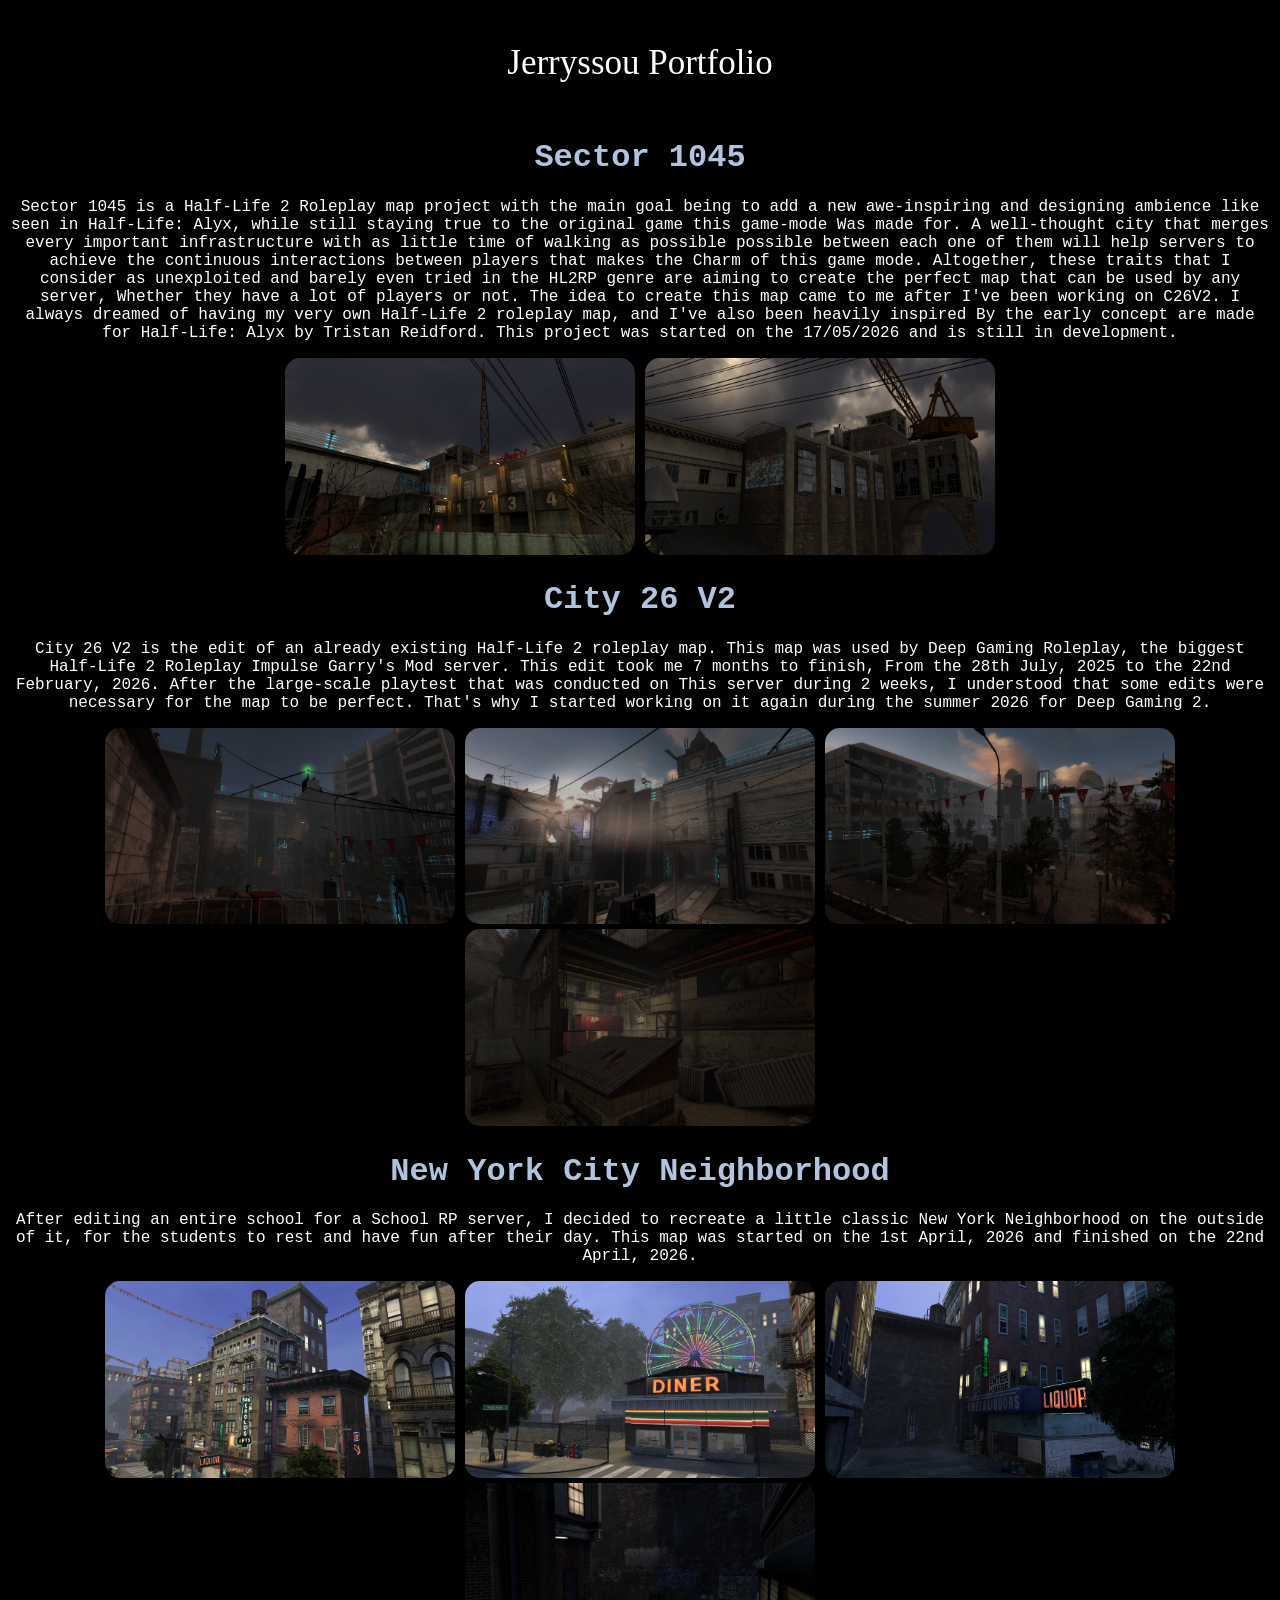
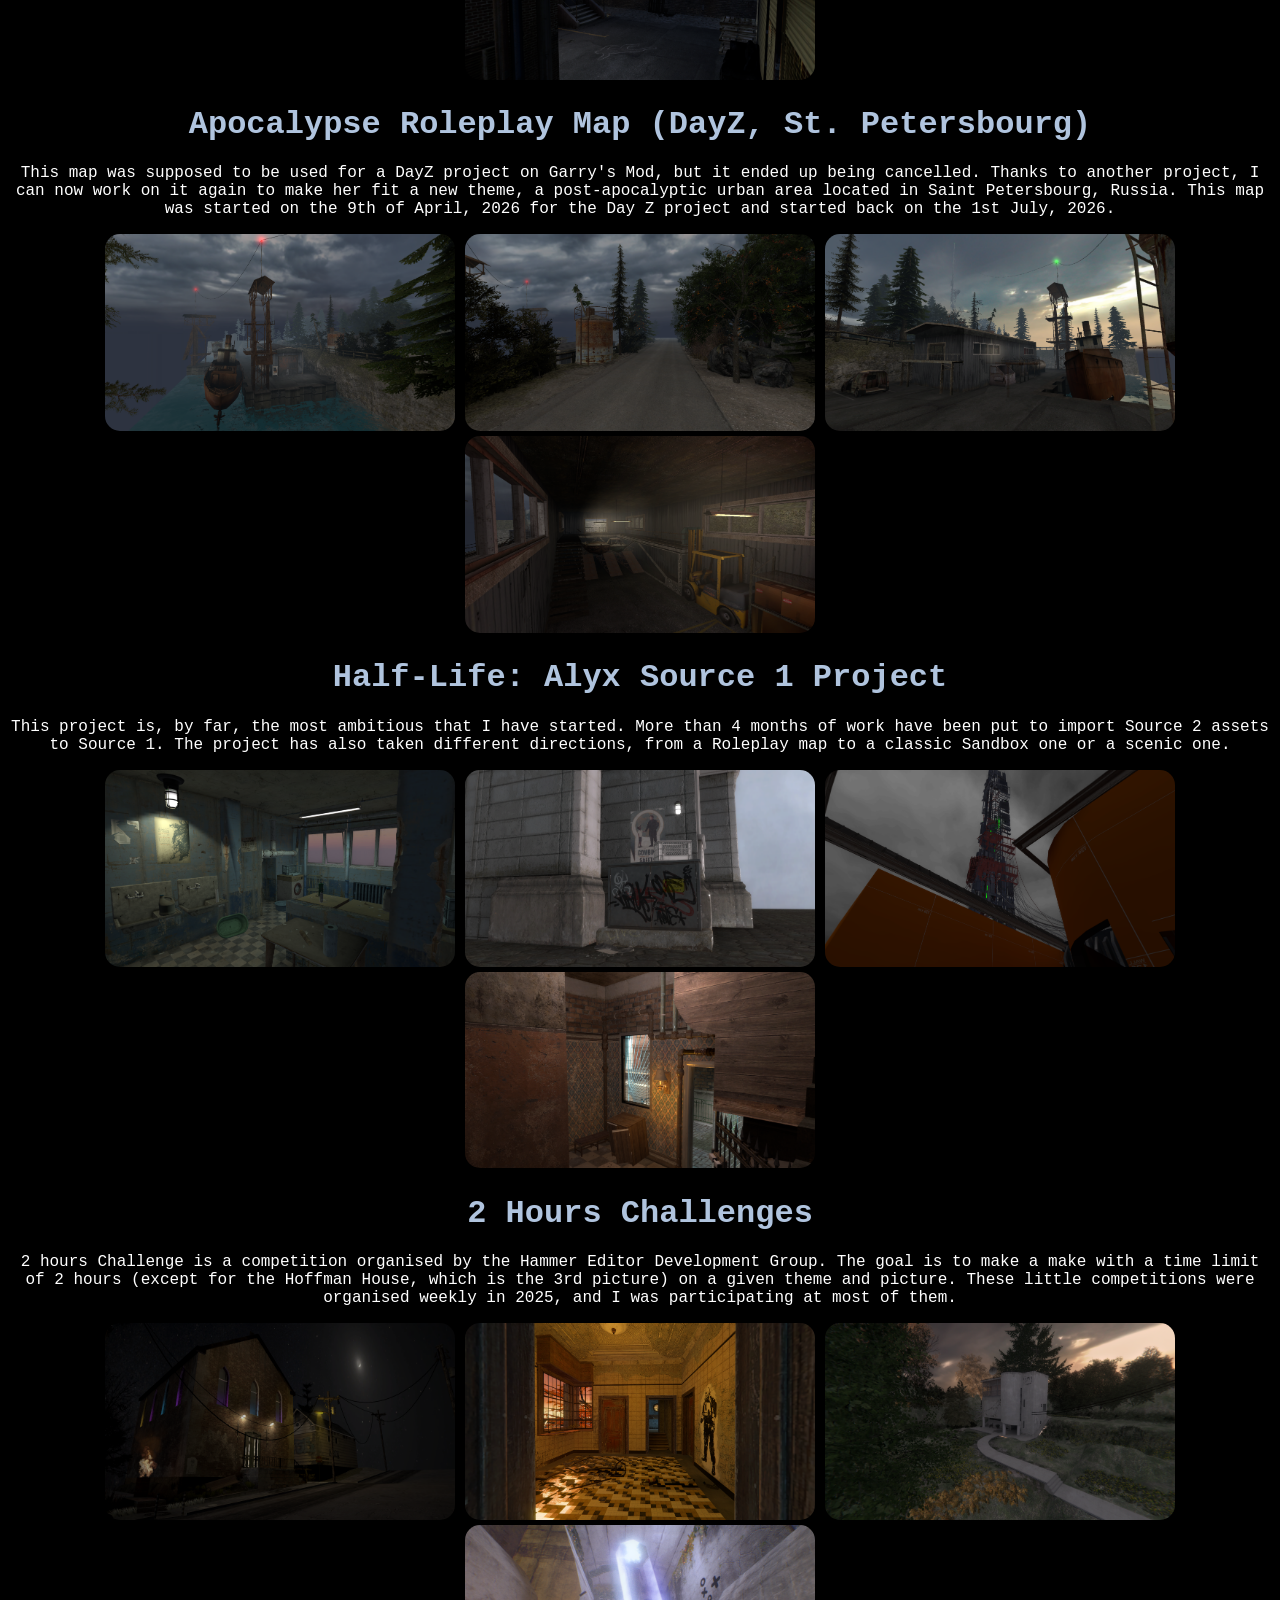
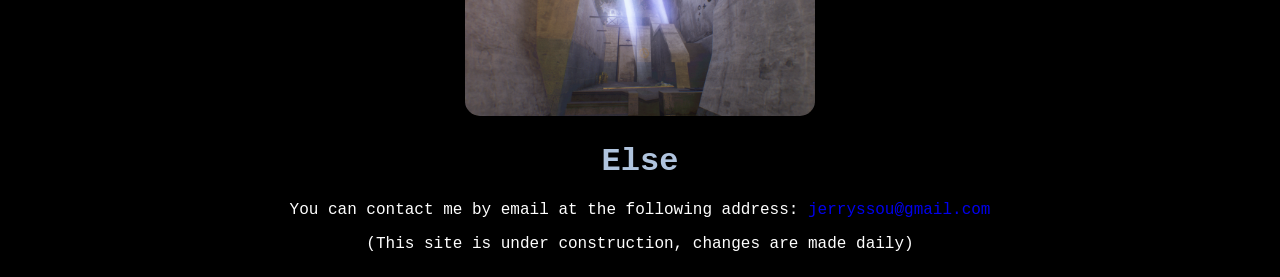
==== Docs/gallery.html @ 37806164 "Mise à jour du portfolio (galerie, images, styles) Co-Authored-By: Claude Opus 5.5 <noreply@anthropi" ====
<!DOCTYPE html>
<html lang="fr">

<head>
	<link rel="stylesheet" href="../Style/style_gallery.css">
	<meta charset="UTF-8">
	<title>Jerryssou Portfolio</title>
</head>

<body>
	<header>
		<a href="../index.html">
			<img class="logo" src="../Image/logo.png" alt="logo">
		</a>
		<p>Jerryssou Portfolio</p>
	</header>
	<main>

		<video autoplay loop muted plays-inline class="back-video">
			<source src="../Image/alyx_background.webm" type="video/webm">
		</video>
		<h1>Sector 1045</h1>
		<p>Sector 1045 is a Half-Life 2 Roleplay map project with the main goal being to add a new awe-inspiring and
			designing ambience like seen in Half-Life: Alyx, while still staying true to the original game this game-mode
			Was made for. A well-thought city that merges every important infrastructure with as little time of walking as possible
			possible between each one of them will help servers to achieve the continuous interactions between players
			that makes the
			Charm of this game mode. Altogether, these traits
			that I consider as unexploited and barely even tried in the HL2RP genre are aiming to
			create the perfect map that can be used by any server,
			Whether they have a lot of players or not. The idea to create this map came to me after I've been working on
			C26V2. I always dreamed of having my very own Half-Life 2 roleplay map, and I've also been heavily inspired
			By the early concept are made for Half-Life: Alyx by Tristan Reidford. This project was
			started on the 17/05/2026 and is still in
			development.</p>
		<a href="../Image/sector1045_1.png">
			<img src="../Image/sector1045_1.png">
		</a>
		<a href="../Image/sector1045_2.png">
			<img src="../Image/sector1045_2.png">
		</a>
		<h1>City 26 V2</h1>
		<p>City 26 V2 is the edit of an already existing Half-Life 2 roleplay map. This map was used by Deep Gaming
			Roleplay, the biggest Half-Life 2 Roleplay Impulse Garry's Mod server. This edit took me 7 months to finish,
			From the 28th July, 2025 to the 22nd February, 2026. After the large-scale playtest that was conducted on
			This server during 2 weeks, I understood that some edits were necessary for the map to be perfect. That's why
			I started working on it again during the summer 2026 for Deep Gaming 2.</p>
		<a href="../Image/c26v2_4.png">
			<img src="../Image/c26v2_4.png">
		</a>
		<a href="../Image/c26v2_1.png">
			<img src="../Image/c26v2_1.png">
		</a>
		<a href="../Image/c26v2_3.png">
			<img src="../Image/c26v2_3.png">
		</a>
		<a href="../Image/c26v2_2.png">
			<img src="../Image/c26v2_2.png">
		</a>
		<h1>New York City Neighborhood</h1>
		<p>After editing an entire school for a School RP server, I decided to recreate a little classic New York
			Neighborhood on the outside of it, for the students to rest and have fun after their day. This map was
			started on the 1st April, 2026 and finished on the 22nd April, 2026.</p>
		<a href="../Image/school_2.png">
			<img src="../Image/school_2.png">
		</a>
		<a href="../Image/school_1.png">
			<img src="../Image/school_1.png">
		</a>
		<a href="../Image/school_3.png">
			<img src="../Image/school_3.png">
		</a>
		<a href="../Image/school_4.png">
			<img src="../Image/school_4.png">
		</a>
		<h1>Apocalypse Roleplay Map (DayZ, St. Petersbourg)</h1>
		<p>This map was supposed to be used for a DayZ project on Garry's Mod, but it ended up being cancelled. Thanks to
			another project, I can now work on it again to make her fit a new theme, a post-apocalyptic urban area
			located in Saint Petersbourg, Russia. This map was started on the 9th of April, 2026 for the Day Z project and
			started back on the 1st July, 2026.</p>
		<a href="../Image/dayz_1.png">
			<img src="../Image/dayz_1.png">
		</a>
		<a href="../Image/dayz_2.png">
			<img src="../Image/dayz_2.png">
		</a>
		<a href="../Image/dayz_3.png">
			<img src="../Image/dayz_3.png">
		</a>
		<a href="../Image/dayz_4.png">
			<img src="../Image/dayz_4.png">
		</a>
		<h1>Half-Life: Alyx Source 1 Project</h1>
		<p>This project is, by far, the most ambitious that I have started. More than 4 months of work have been put to
			import Source 2 assets to Source 1. The project has also taken different directions, from a Roleplay map to a
			classic Sandbox one or a scenic one.</p>
		<a href="../Image/hla_3.png">
			<img src="../Image/hla_3.png">
		</a>
		<a href="../Image/hla_1.png">
			<img src="../Image/hla_1.png">
		</a>
		<a href="../Image/hla_2.png">
			<img src="../Image/hla_2.png">
		</a>
		<a href="../Image/hla_4.png">
			<img src="../Image/hla_4.png">
		</a>

		<h1>2 Hours Challenges</h1>
		<p>2 hours Challenge is a competition organised by the Hammer Editor Development Group. The goal is to make a
			make with a time limit of 2 hours (except for the Hoffman House, which is the 3rd picture) on a given theme
			and picture. These little competitions were organised weekly in 2025, and I was participating at most of
			them.</p>
		<a href="../Image/2hour_1.png">
			<img src="../Image/2hour_1.png">
		</a>
		<a href="../Image/2hour_2.png">
			<img src="../Image/2hour_2.png">
		</a>
		<a href="../Image/2hour_3.png">
			<img src="../Image/2hour_3.png">
		</a>
		<a href="../Image/2hour_4.png">
			<img src="../Image/2hour_4.png">
		</a>
		<h1>Else</h1>


		<footer>
			<div class="end">
				<p>You can contact me by email at the following address: <a
						href="mailto:jerryssou@gmail.com">jerryssou@gmail.com</a></p>
				<p>(This site is under construction, changes are made daily)</p>
			</div>
		</footer>
	</main>

</body>

</html>
---- Style/style_gallery.css ----
header{
    font-size: 35px;
}

.logo{
    justify-content: right;
    position: absolute;
    margin-right: 0px;
    margin-top: 0px;
    margin-left: -950px;
    margin-bottom: 350px;
    width: 200px;
}


body {
    color: white;
    display: flex;
    flex-direction: column;
    text-align: center;
    background-color: black;
}

main {
    font-family: 'Courier New', Courier, monospace;
}

.back-video {
    position: absolute;
    right: 0;
    bottom: 0;
    z-index: -1;
}

h1,h2,h3{
    color:lightsteelblue
}

@media (max-aspect-ratio: 16/9) {
    .back-video {
        width: auto;
        height: 100%;
    }
}

.image-container {
    display: flex;
    justify-content: center;
    gap: 150px;
    margin-top: 60px; 
    margin-bottom: 60px; 
}

img {
    border-radius: 15px;
    width: 350px; 
}

a {
    text-decoration: none; 
}
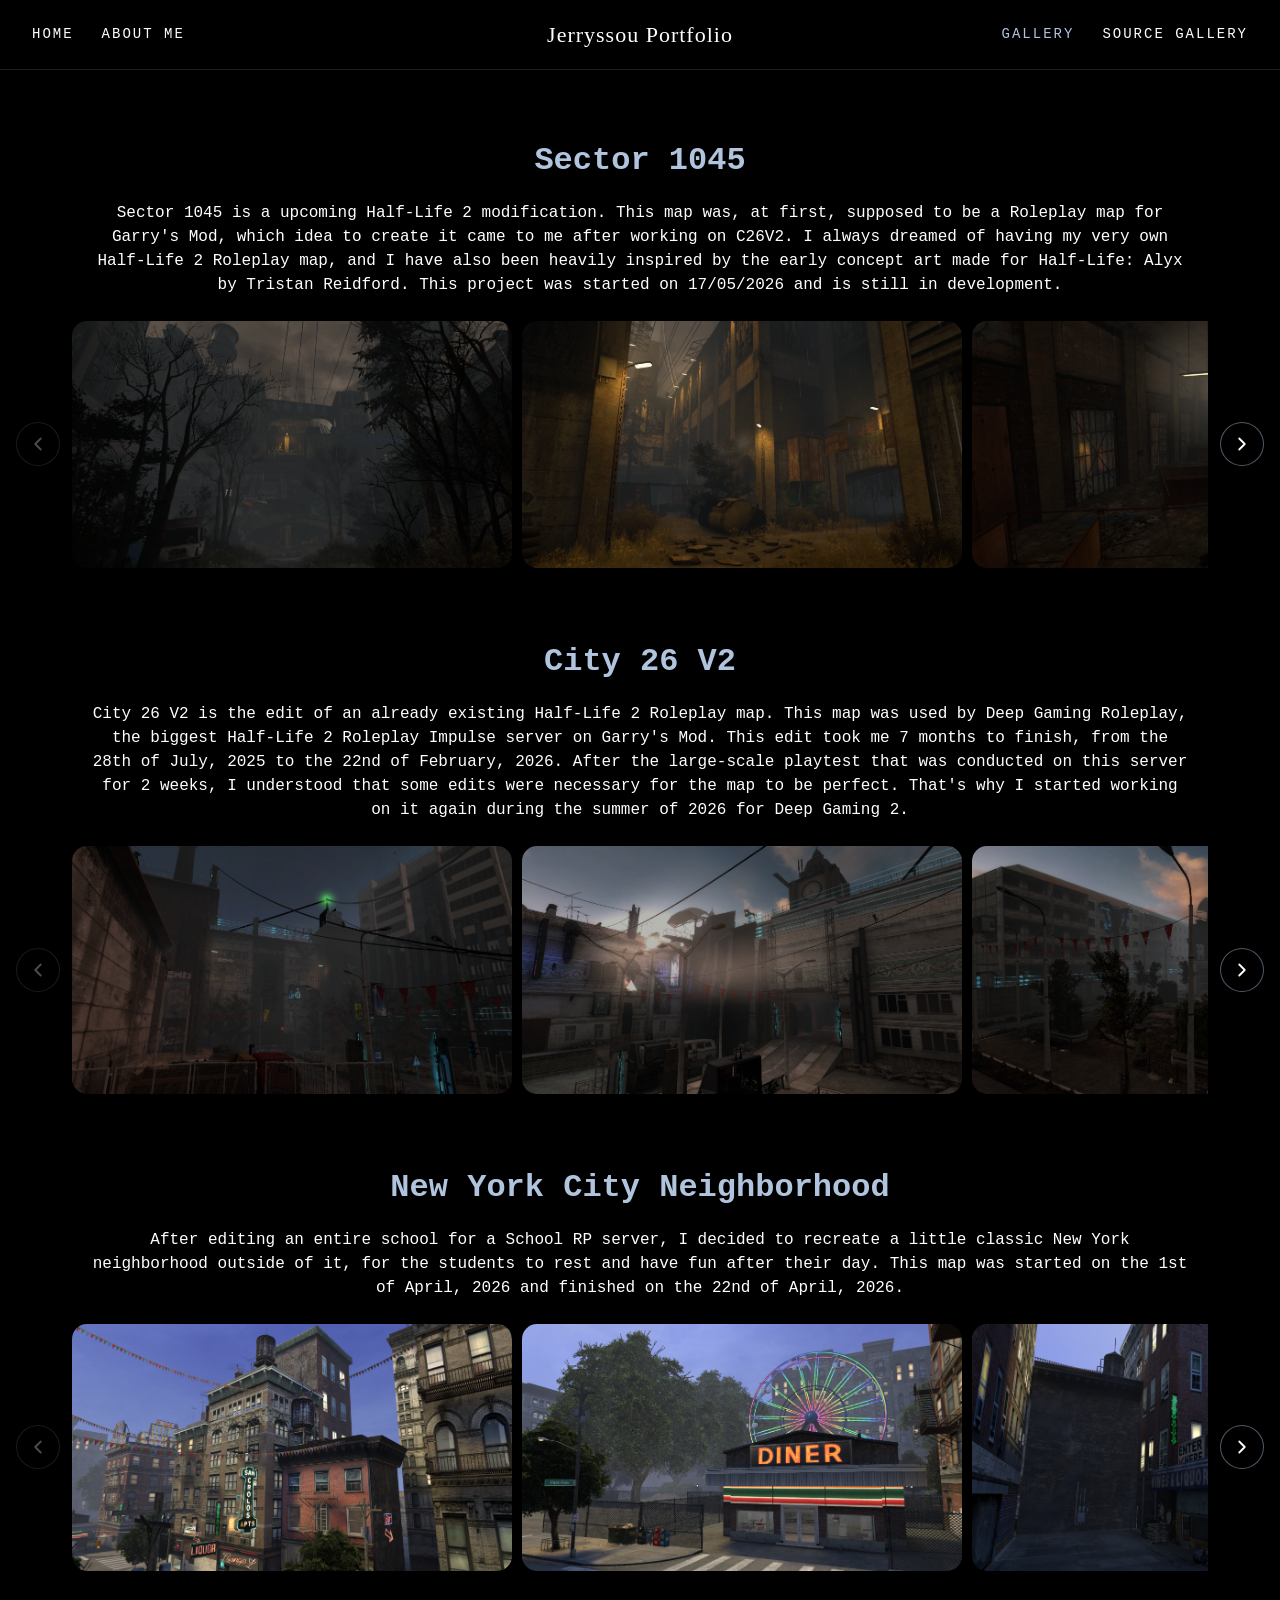
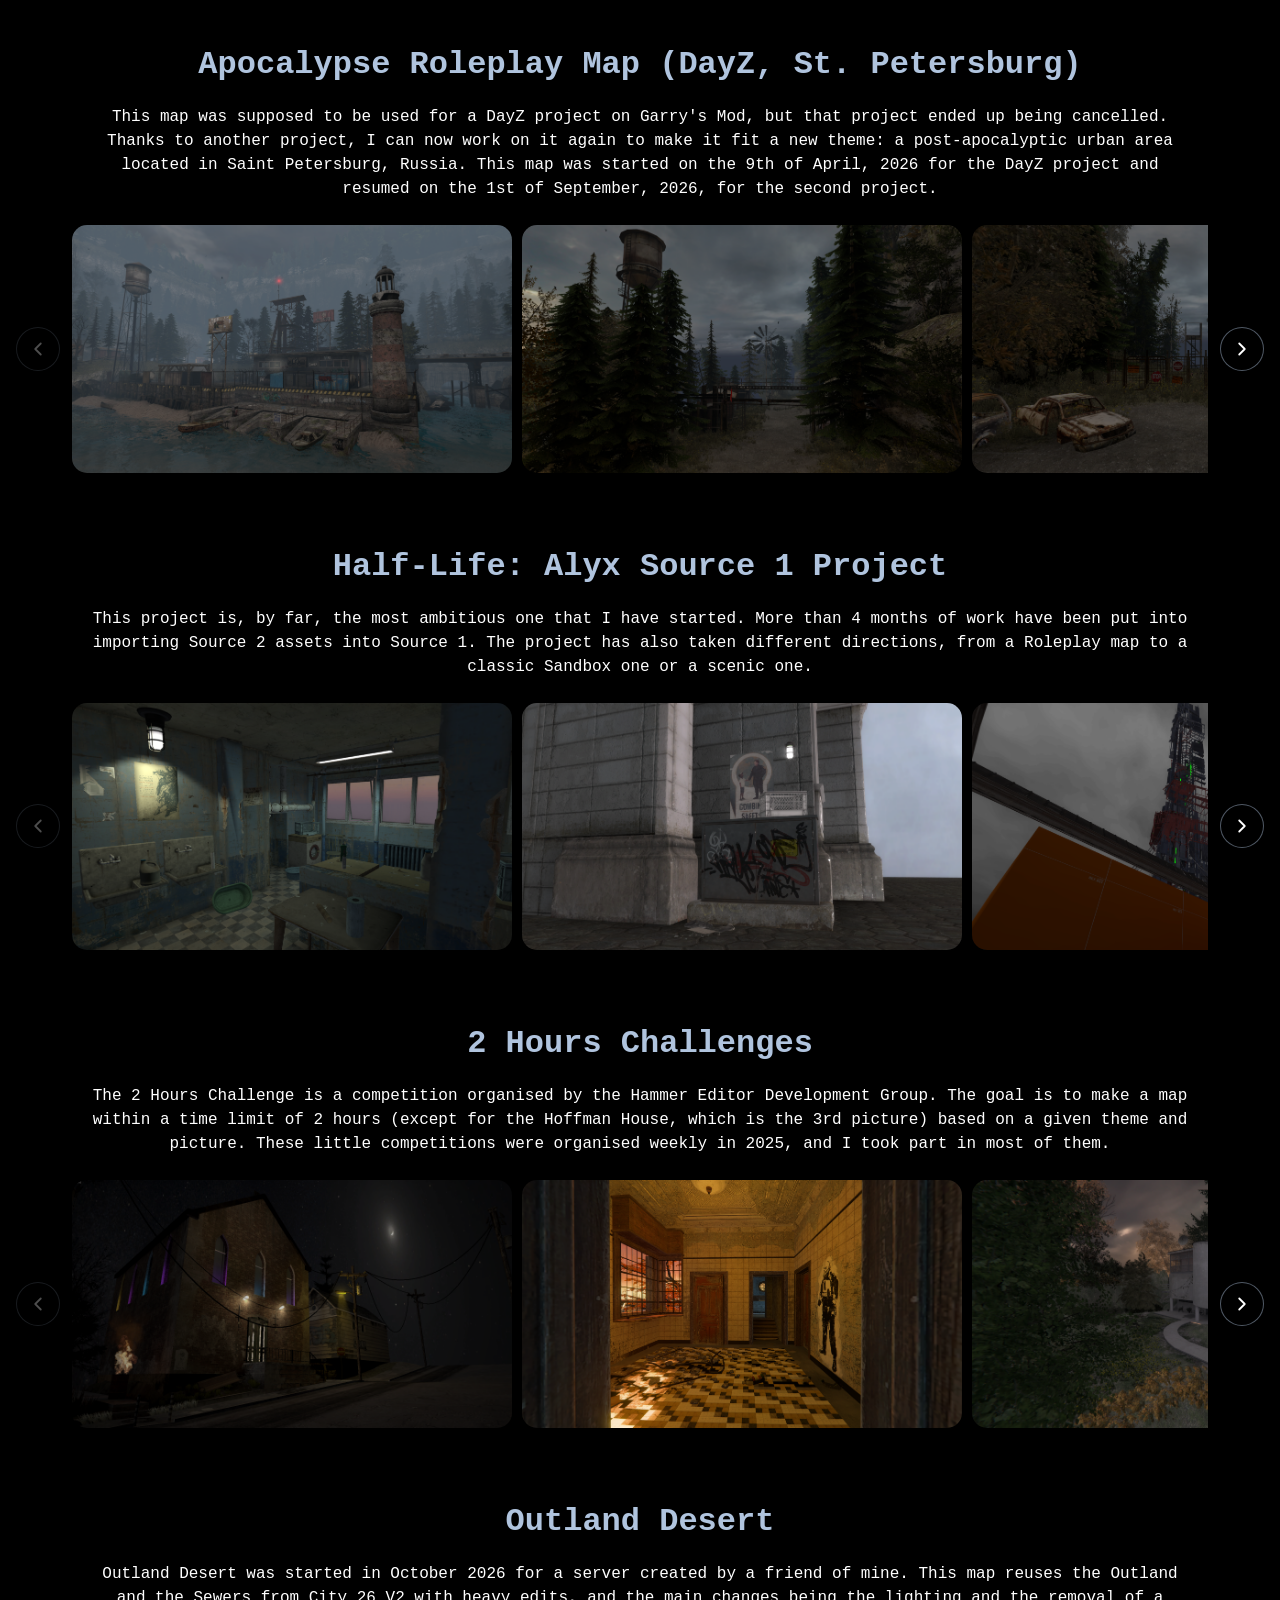
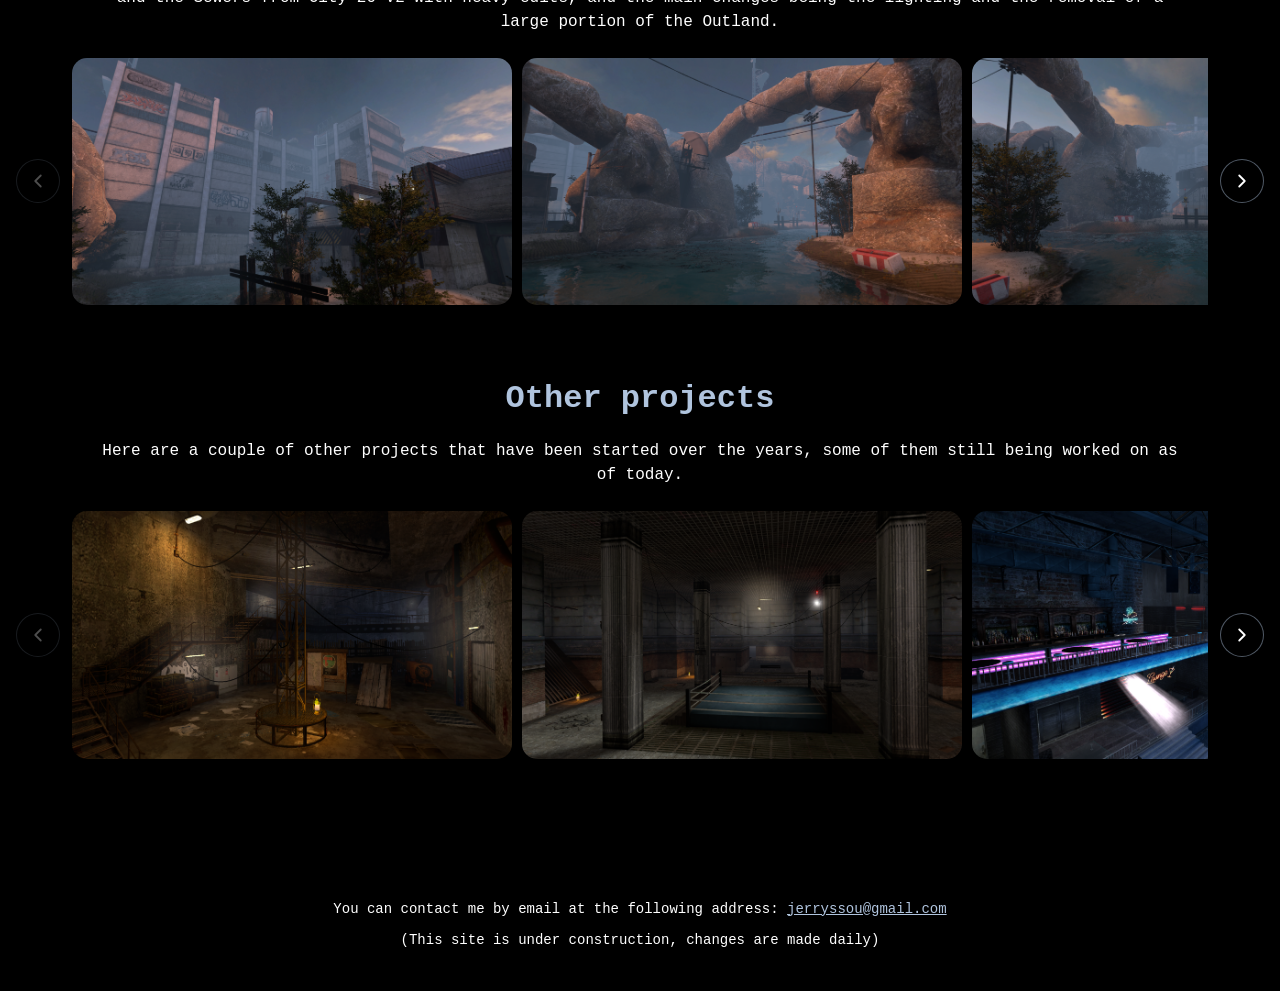
==== commit 74411187: "November changes" ====
--- a/Docs/gallery.html
+++ b/Docs/gallery.html
@@ -1,141 +1,287 @@
 <!DOCTYPE html>
-<html lang="fr">
+<html lang="en">
 
 <head>
-	<link rel="stylesheet" href="../Style/style_gallery.css">
 	<meta charset="UTF-8">
-	<title>Jerryssou Portfolio</title>
+	<meta name="viewport" content="width=device-width, initial-scale=1">
+	<title>Gallery | Jerryssou Portfolio</title>
+	<link rel="stylesheet" href="../Style/style.css">
 </head>
 
 <body>
-	<header>
-		<a href="../index.html">
-			<img class="logo" src="../Image/logo.png" alt="logo">
-		</a>
-		<p>Jerryssou Portfolio</p>
-	</header>
-	<main>
-
-		<video autoplay loop muted plays-inline class="back-video">
-			<source src="../Image/alyx_background.webm" type="video/webm">
-		</video>
-		<h1>Sector 1045</h1>
-		<p>Sector 1045 is a Half-Life 2 Roleplay map project with the main goal being to add a new awe-inspiring and
-			designing ambience like seen in Half-Life: Alyx, while still staying true to the original game this game-mode
-			Was made for. A well-thought city that merges every important infrastructure with as little time of walking as possible
-			possible between each one of them will help servers to achieve the continuous interactions between players
-			that makes the
-			Charm of this game mode. Altogether, these traits
-			that I consider as unexploited and barely even tried in the HL2RP genre are aiming to
-			create the perfect map that can be used by any server,
-			Whether they have a lot of players or not. The idea to create this map came to me after I've been working on
-			C26V2. I always dreamed of having my very own Half-Life 2 roleplay map, and I've also been heavily inspired
-			By the early concept are made for Half-Life: Alyx by Tristan Reidford. This project was
-			started on the 17/05/2026 and is still in
-			development.</p>
-		<a href="../Image/sector1045_1.png">
-			<img src="../Image/sector1045_1.png">
-		</a>
-		<a href="../Image/sector1045_2.png">
-			<img src="../Image/sector1045_2.png">
-		</a>
-		<h1>City 26 V2</h1>
-		<p>City 26 V2 is the edit of an already existing Half-Life 2 roleplay map. This map was used by Deep Gaming
-			Roleplay, the biggest Half-Life 2 Roleplay Impulse Garry's Mod server. This edit took me 7 months to finish,
-			From the 28th July, 2025 to the 22nd February, 2026. After the large-scale playtest that was conducted on
-			This server during 2 weeks, I understood that some edits were necessary for the map to be perfect. That's why
-			I started working on it again during the summer 2026 for Deep Gaming 2.</p>
-		<a href="../Image/c26v2_4.png">
-			<img src="../Image/c26v2_4.png">
-		</a>
-		<a href="../Image/c26v2_1.png">
-			<img src="../Image/c26v2_1.png">
-		</a>
-		<a href="../Image/c26v2_3.png">
-			<img src="../Image/c26v2_3.png">
-		</a>
-		<a href="../Image/c26v2_2.png">
-			<img src="../Image/c26v2_2.png">
-		</a>
-		<h1>New York City Neighborhood</h1>
-		<p>After editing an entire school for a School RP server, I decided to recreate a little classic New York
-			Neighborhood on the outside of it, for the students to rest and have fun after their day. This map was
-			started on the 1st April, 2026 and finished on the 22nd April, 2026.</p>
-		<a href="../Image/school_2.png">
-			<img src="../Image/school_2.png">
-		</a>
-		<a href="../Image/school_1.png">
-			<img src="../Image/school_1.png">
-		</a>
-		<a href="../Image/school_3.png">
-			<img src="../Image/school_3.png">
-		</a>
-		<a href="../Image/school_4.png">
-			<img src="../Image/school_4.png">
-		</a>
-		<h1>Apocalypse Roleplay Map (DayZ, St. Petersbourg)</h1>
-		<p>This map was supposed to be used for a DayZ project on Garry's Mod, but it ended up being cancelled. Thanks to
-			another project, I can now work on it again to make her fit a new theme, a post-apocalyptic urban area
-			located in Saint Petersbourg, Russia. This map was started on the 9th of April, 2026 for the Day Z project and
-			started back on the 1st July, 2026.</p>
-		<a href="../Image/dayz_1.png">
-			<img src="../Image/dayz_1.png">
-		</a>
-		<a href="../Image/dayz_2.png">
-			<img src="../Image/dayz_2.png">
-		</a>
-		<a href="../Image/dayz_3.png">
-			<img src="../Image/dayz_3.png">
-		</a>
-		<a href="../Image/dayz_4.png">
-			<img src="../Image/dayz_4.png">
-		</a>
-		<h1>Half-Life: Alyx Source 1 Project</h1>
-		<p>This project is, by far, the most ambitious that I have started. More than 4 months of work have been put to
-			import Source 2 assets to Source 1. The project has also taken different directions, from a Roleplay map to a
-			classic Sandbox one or a scenic one.</p>
-		<a href="../Image/hla_3.png">
-			<img src="../Image/hla_3.png">
-		</a>
-		<a href="../Image/hla_1.png">
-			<img src="../Image/hla_1.png">
-		</a>
-		<a href="../Image/hla_2.png">
-			<img src="../Image/hla_2.png">
-		</a>
-		<a href="../Image/hla_4.png">
-			<img src="../Image/hla_4.png">
-		</a>
-
-		<h1>2 Hours Challenges</h1>
-		<p>2 hours Challenge is a competition organised by the Hammer Editor Development Group. The goal is to make a
-			make with a time limit of 2 hours (except for the Hoffman House, which is the 3rd picture) on a given theme
-			and picture. These little competitions were organised weekly in 2025, and I was participating at most of
-			them.</p>
-		<a href="../Image/2hour_1.png">
-			<img src="../Image/2hour_1.png">
-		</a>
-		<a href="../Image/2hour_2.png">
-			<img src="../Image/2hour_2.png">
-		</a>
-		<a href="../Image/2hour_3.png">
-			<img src="../Image/2hour_3.png">
-		</a>
-		<a href="../Image/2hour_4.png">
-			<img src="../Image/2hour_4.png">
-		</a>
-		<h1>Else</h1>
-
-
-		<footer>
-			<div class="end">
-				<p>You can contact me by email at the following address: <a
-						href="mailto:jerryssou@gmail.com">jerryssou@gmail.com</a></p>
-				<p>(This site is under construction, changes are made daily)</p>
-			</div>
-		</footer>
+	<nav class="nav">
+		<div class="nav-left">
+			<a href="../index.html">HOME</a>
+			<a href="aboutme.html">ABOUT ME</a>
+		</div>
+		<a href="../index.html" class="brand">Jerryssou Portfolio</a>
+		<div class="nav-right">
+			<a href="gallery.html" class="active">GALLERY</a>
+			<a href="sourcegallery.html">SOURCE GALLERY</a>
+		</div>
+	</nav>
+
+	<video autoplay loop muted playsinline class="page-video" aria-hidden="true">
+		<source src="../Image/alyx_background.webm" type="video/webm">
+	</video>
+
+	<main class="page">
+		<section class="map">
+			<h2>Sector 1045</h2>
+			<p>Sector 1045 is a upcoming Half-Life 2 modification. This map was, at first, supposed to be a Roleplay map for Garry's Mod, which idea to create it came to me after
+				working on C26V2. I always dreamed of having my very own Half-Life 2 Roleplay map, and I have also been
+				heavily inspired by the early concept art made for Half-Life: Alyx by Tristan Reidford. This project was
+				started on 17/05/2026 and is still in development.</p>
+			<div class="carousel">
+				<button class="icon-btn carousel-btn carousel-prev" type="button" aria-label="Previous images"><svg
+						viewBox="0 0 24 24" fill="none" stroke="currentColor" stroke-width="2" stroke-linecap="round"
+						stroke-linejoin="round">
+						<path d="M15 18l-6-6 6-6" />
+					</svg></button>
+				<div class="track">
+					<div class="track-row">
+						<img src="../Image/sector1045_1.png" alt="Sector 1045, screenshot 1" loading="lazy">
+						<img src="../Image/sector1045_3.png" alt="Sector 1045, screenshot 2" loading="lazy">
+						<img src="../Image/sector1045_2.png" alt="Sector 1045, screenshot 3" loading="lazy">
+						<img src="../Image/sector1045_4.png" alt="Sector 1045, screenshot 4" loading="lazy">
+					</div>
+				</div>
+				<button class="icon-btn carousel-btn carousel-next" type="button" aria-label="Next images"><svg
+						viewBox="0 0 24 24" fill="none" stroke="currentColor" stroke-width="2" stroke-linecap="round"
+						stroke-linejoin="round">
+						<path d="M9 18l6-6-6-6" />
+					</svg></button>
+			</div>
+		</section>
+
+		<section class="map">
+			<h2>City 26 V2</h2>
+			<p>City 26 V2 is the edit of an already existing Half-Life 2 Roleplay map. This map was used by Deep Gaming
+				Roleplay, the biggest Half-Life 2 Roleplay Impulse server on Garry's Mod. This edit took me 7 months to
+				finish, from the 28th of July, 2025 to the 22nd of February, 2026. After the large-scale playtest that
+				was conducted on this server for 2 weeks, I understood that some edits were necessary for the map to be
+				perfect. That's why I started working on it again during the summer of 2026 for Deep Gaming 2.</p>
+			<div class="carousel">
+				<button class="icon-btn carousel-btn carousel-prev" type="button" aria-label="Previous images"><svg
+						viewBox="0 0 24 24" fill="none" stroke="currentColor" stroke-width="2" stroke-linecap="round"
+						stroke-linejoin="round">
+						<path d="M15 18l-6-6 6-6" />
+					</svg></button>
+				<div class="track">
+					<div class="track-row">
+						<img src="../Image/c26v2_4.png" alt="City 26 V2, screenshot 1" loading="lazy">
+						<img src="../Image/c26v2_1.png" alt="City 26 V2, screenshot 2" loading="lazy">
+						<img src="../Image/c26v2_3.png" alt="City 26 V2, screenshot 3" loading="lazy">
+						<img src="../Image/c26v2_2.png" alt="City 26 V2, screenshot 4" loading="lazy">
+					</div>
+				</div>
+				<button class="icon-btn carousel-btn carousel-next" type="button" aria-label="Next images"><svg
+						viewBox="0 0 24 24" fill="none" stroke="currentColor" stroke-width="2" stroke-linecap="round"
+						stroke-linejoin="round">
+						<path d="M9 18l6-6-6-6" />
+					</svg></button>
+			</div>
+		</section>
+
+		<section class="map">
+			<h2>New York City Neighborhood</h2>
+			<p>After editing an entire school for a School RP server, I decided to recreate a little classic New York
+				neighborhood outside of it, for the students to rest and have fun after their day. This map was started
+				on the 1st of April, 2026 and finished on the 22nd of April, 2026.</p>
+			<div class="carousel">
+				<button class="icon-btn carousel-btn carousel-prev" type="button" aria-label="Previous images"><svg
+						viewBox="0 0 24 24" fill="none" stroke="currentColor" stroke-width="2" stroke-linecap="round"
+						stroke-linejoin="round">
+						<path d="M15 18l-6-6 6-6" />
+					</svg></button>
+				<div class="track">
+					<div class="track-row">
+						<img src="../Image/school_2.png" alt="New York City Neighborhood, screenshot 1" loading="lazy">
+						<img src="../Image/school_1.png" alt="New York City Neighborhood, screenshot 2" loading="lazy">
+						<img src="../Image/school_3.png" alt="New York City Neighborhood, screenshot 3" loading="lazy">
+						<img src="../Image/school_4.png" alt="New York City Neighborhood, screenshot 4" loading="lazy">
+					</div>
+				</div>
+				<button class="icon-btn carousel-btn carousel-next" type="button" aria-label="Next images"><svg
+						viewBox="0 0 24 24" fill="none" stroke="currentColor" stroke-width="2" stroke-linecap="round"
+						stroke-linejoin="round">
+						<path d="M9 18l6-6-6-6" />
+					</svg></button>
+			</div>
+		</section>
+
+		<section class="map">
+			<h2>Apocalypse Roleplay Map (DayZ, St. Petersburg)</h2>
+			<p>This map was supposed to be used for a DayZ project on Garry's Mod, but that project ended up being
+				cancelled. Thanks to another project, I can now work on it again to make it fit a new theme: a
+				post-apocalyptic urban area located in Saint Petersburg, Russia. This map was started on the 9th of
+				April, 2026 for the DayZ project and resumed on the 1st of September, 2026, for the second project.</p>
+			<div class="carousel">
+				<button class="icon-btn carousel-btn carousel-prev" type="button" aria-label="Previous images"><svg
+						viewBox="0 0 24 24" fill="none" stroke="currentColor" stroke-width="2" stroke-linecap="round"
+						stroke-linejoin="round">
+						<path d="M15 18l-6-6 6-6" />
+					</svg></button>
+				<div class="track">
+					<div class="track-row">
+						<img src="../Image/dayz_1.png"
+							alt="Apocalypse Roleplay Map (DayZ, St. Petersburg), screenshot 1" loading="lazy">
+						<img src="../Image/dayz_2.png"
+							alt="Apocalypse Roleplay Map (DayZ, St. Petersburg), screenshot 2" loading="lazy">
+						<img src="../Image/dayz_3.png"
+							alt="Apocalypse Roleplay Map (DayZ, St. Petersburg), screenshot 3" loading="lazy">
+						<img src="../Image/dayz_4.png"
+							alt="Apocalypse Roleplay Map (DayZ, St. Petersburg), screenshot 4" loading="lazy">
+					</div>
+				</div>
+				<button class="icon-btn carousel-btn carousel-next" type="button" aria-label="Next images"><svg
+						viewBox="0 0 24 24" fill="none" stroke="currentColor" stroke-width="2" stroke-linecap="round"
+						stroke-linejoin="round">
+						<path d="M9 18l6-6-6-6" />
+					</svg></button>
+			</div>
+		</section>
+
+		<section class="map">
+			<h2>Half-Life: Alyx Source 1 Project</h2>
+			<p>This project is, by far, the most ambitious one that I have started. More than 4 months of work have been
+				put into importing Source 2 assets into Source 1. The project has also taken different directions, from
+				a Roleplay map to a classic Sandbox one or a scenic one.</p>
+			<div class="carousel">
+				<button class="icon-btn carousel-btn carousel-prev" type="button" aria-label="Previous images"><svg
+						viewBox="0 0 24 24" fill="none" stroke="currentColor" stroke-width="2" stroke-linecap="round"
+						stroke-linejoin="round">
+						<path d="M15 18l-6-6 6-6" />
+					</svg></button>
+				<div class="track">
+					<div class="track-row">
+						<img src="../Image/hla_3.png" alt="Half-Life: Alyx Source 1 Project, screenshot 1"
+							loading="lazy">
+						<img src="../Image/hla_1.png" alt="Half-Life: Alyx Source 1 Project, screenshot 2"
+							loading="lazy">
+						<img src="../Image/hla_2.png" alt="Half-Life: Alyx Source 1 Project, screenshot 3"
+							loading="lazy">
+						<img src="../Image/hla_4.png" alt="Half-Life: Alyx Source 1 Project, screenshot 4"
+							loading="lazy">
+					</div>
+				</div>
+				<button class="icon-btn carousel-btn carousel-next" type="button" aria-label="Next images"><svg
+						viewBox="0 0 24 24" fill="none" stroke="currentColor" stroke-width="2" stroke-linecap="round"
+						stroke-linejoin="round">
+						<path d="M9 18l6-6-6-6" />
+					</svg></button>
+			</div>
+		</section>
+
+		<section class="map">
+			<h2>2 Hours Challenges</h2>
+			<p>The 2 Hours Challenge is a competition organised by the Hammer Editor Development Group. The goal is to
+				make a map within a time limit of 2 hours (except for the Hoffman House, which is the 3rd picture) based
+				on a given theme and picture. These little competitions were organised weekly in 2025, and I took part
+				in most of them.</p>
+			<div class="carousel">
+				<button class="icon-btn carousel-btn carousel-prev" type="button" aria-label="Previous images"><svg
+						viewBox="0 0 24 24" fill="none" stroke="currentColor" stroke-width="2" stroke-linecap="round"
+						stroke-linejoin="round">
+						<path d="M15 18l-6-6 6-6" />
+					</svg></button>
+				<div class="track">
+					<div class="track-row">
+						<img src="../Image/2hour_1.png" alt="2 Hours Challenges, screenshot 1" loading="lazy">
+						<img src="../Image/2hour_2.png" alt="2 Hours Challenges, screenshot 2" loading="lazy">
+						<img src="../Image/2hour_3.png" alt="2 Hours Challenges, screenshot 3" loading="lazy">
+						<img src="../Image/2hour_4.png" alt="2 Hours Challenges, screenshot 4" loading="lazy">
+					</div>
+				</div>
+				<button class="icon-btn carousel-btn carousel-next" type="button" aria-label="Next images"><svg
+						viewBox="0 0 24 24" fill="none" stroke="currentColor" stroke-width="2" stroke-linecap="round"
+						stroke-linejoin="round">
+						<path d="M9 18l6-6-6-6" />
+					</svg></button>
+			</div>
+		</section>
+
+		<section class="map">
+			<h2>Outland Desert</h2>
+			<p>Outland Desert was started in October 2026 for a server created by a friend of mine. This map reuses the
+				Outland and the Sewers from City 26 V2 with heavy edits, and the main changes being the lighting and the
+				removal of a large portion of the Outland.</p>
+			<div class="carousel">
+				<button class="icon-btn carousel-btn carousel-prev" type="button" aria-label="Previous images"><svg
+						viewBox="0 0 24 24" fill="none" stroke="currentColor" stroke-width="2" stroke-linecap="round"
+						stroke-linejoin="round">
+						<path d="M15 18l-6-6 6-6" />
+					</svg></button>
+				<div class="track">
+					<div class="track-row">
+						<img src="../Image/desert_outland_1.png" alt="Desert Outland, screenshot 1" loading="lazy">
+						<img src="../Image/desert_outland_3.png" alt="Desert Outland, screenshot 2" loading="lazy">
+						<img src="../Image/desert_outland_4.png" alt="Desert Outland, screenshot 3" loading="lazy">
+						<img src="../Image/desert_outland_2.png" alt="Desert Outland, screenshot 4" loading="lazy">
+						<img src="../Image/desert_outland_5.png" alt="Desert Outland, screenshot 5" loading="lazy">
+					</div>
+				</div>
+				<button class="icon-btn carousel-btn carousel-next" type="button" aria-label="Next images"><svg
+						viewBox="0 0 24 24" fill="none" stroke="currentColor" stroke-width="2" stroke-linecap="round"
+						stroke-linejoin="round">
+						<path d="M9 18l6-6-6-6" />
+					</svg></button>
+			</div>
+		</section>
+
+		<section class="map">
+			<h2>Other projects</h2>
+			<p>Here are a couple of other projects that have been started over the years, some of them still being worked on as of today.</p>
+			<div class="carousel">
+				<button class="icon-btn carousel-btn carousel-prev" type="button" aria-label="Previous images"><svg
+						viewBox="0 0 24 24" fill="none" stroke="currentColor" stroke-width="2" stroke-linecap="round"
+						stroke-linejoin="round">
+						<path d="M15 18l-6-6 6-6" />
+					</svg></button>
+				<div class="track">
+					<div class="track-row">
+						<img src="../Image/else_1.png" alt="Desert Outland, screenshot 1" loading="lazy">
+						<img src="../Image/else_3.png" alt="Desert Outland, screenshot 2" loading="lazy">
+						<img src="../Image/else_4.png" alt="Desert Outland, screenshot 3" loading="lazy">
+						<img src="../Image/else_2.png" alt="Desert Outland, screenshot 4" loading="lazy">
+					</div>
+				</div>
+				<button class="icon-btn carousel-btn carousel-next" type="button" aria-label="Next images"><svg
+						viewBox="0 0 24 24" fill="none" stroke="currentColor" stroke-width="2" stroke-linecap="round"
+						stroke-linejoin="round">
+						<path d="M9 18l6-6-6-6" />
+					</svg></button>
+			</div>
+		</section>
+
 	</main>
 
+	<footer>
+		<p>You can contact me by email at the following address: <a
+				href="mailto:jerryssou@gmail.com">jerryssou@gmail.com</a></p>
+		<p>(This site is under construction, changes are made daily)</p>
+	</footer>
+
+	<div class="lightbox" aria-hidden="true" role="dialog" aria-label="Image viewer">
+		<button class="icon-btn lightbox-close" type="button" aria-label="Close"><svg viewBox="0 0 24 24" fill="none"
+				stroke="currentColor" stroke-width="2" stroke-linecap="round" stroke-linejoin="round">
+				<path d="M18 6L6 18M6 6l12 12" />
+			</svg></button>
+		<button class="icon-btn lightbox-prev" type="button" aria-label="Previous image"><svg viewBox="0 0 24 24"
+				fill="none" stroke="currentColor" stroke-width="2" stroke-linecap="round" stroke-linejoin="round">
+				<path d="M15 18l-6-6 6-6" />
+			</svg></button>
+		<figure class="lightbox-figure">
+			<img class="lightbox-img" alt="">
+		</figure>
+		<button class="icon-btn lightbox-next" type="button" aria-label="Next image"><svg viewBox="0 0 24 24"
+				fill="none" stroke="currentColor" stroke-width="2" stroke-linecap="round" stroke-linejoin="round">
+				<path d="M9 18l6-6-6-6" />
+			</svg></button>
+	</div>
+
+
+	<script src="../Script/main.js"></script>
 </body>
 
 </html>
--- a/Style/style.css
+++ b/Style/style.css
@@ -0,0 +1,539 @@
+:root {
+    --accent: lightsteelblue;
+    --accent-soft: rgba(176, 196, 222, 0.45);
+    --text: #ffffff;
+    --bg: #000000;
+}
+
+*,
+*::before,
+*::after {
+    box-sizing: border-box;
+}
+
+body {
+    margin: 0;
+    color: var(--text);
+    background-color: var(--bg);
+    font-family: 'Courier New', Courier, monospace;
+    text-align: center;
+    line-height: 1.5;
+}
+
+body.no-scroll {
+    overflow: hidden;
+}
+
+h1,
+h2,
+h3 {
+    color: var(--accent);
+}
+
+a {
+    color: var(--accent);
+}
+
+img {
+    max-width: 100%;
+}
+
+.nav {
+    position: sticky;
+    top: 0;
+    z-index: 50;
+    display: grid;
+    grid-template-columns: 1fr auto 1fr;
+    grid-template-areas: "left brand right";
+    align-items: center;
+    gap: 20px;
+    padding: 14px 32px;
+    background: rgba(0, 0, 0, 0.85);
+    border-bottom: 1px solid rgba(176, 196, 222, 0.15);
+}
+
+.nav-left,
+.nav-right {
+    display: flex;
+    flex-wrap: wrap;
+    gap: 28px;
+}
+
+.nav-left {
+    grid-area: left;
+    justify-content: flex-start;
+}
+
+.nav-right {
+    grid-area: right;
+    justify-content: flex-end;
+}
+
+.nav a {
+    color: var(--text);
+    text-decoration: none;
+    font-size: 14px;
+    letter-spacing: 2px;
+    padding: 4px 0;
+    transition: color 0.2s;
+}
+
+.nav a:hover {
+    color: var(--accent);
+}
+
+.nav a.active {
+    color: var(--accent);
+}
+
+.nav .brand {
+    grid-area: brand;
+    font-family: 'Times New Roman', Times, serif;
+    font-size: 22px;
+    letter-spacing: 1px;
+}
+
+.home .nav {
+    position: fixed;
+    left: 0;
+    right: 0;
+    opacity: 0;
+    pointer-events: none;
+}
+
+.home .nav.nav-visible {
+    pointer-events: auto;
+}
+
+.page-video {
+    position: absolute;
+    top: 0;
+    left: 0;
+    width: 100%;
+    height: 100vh;
+    object-fit: cover;
+    z-index: -1;
+    -webkit-mask-image: linear-gradient(to bottom, #000 55%, transparent);
+    mask-image: linear-gradient(to bottom, #000 55%, transparent);
+}
+
+.hero {
+    position: relative;
+    height: 100vh;
+    height: 100svh;
+    display: flex;
+    flex-direction: column;
+    align-items: center;
+    justify-content: center;
+    padding: 0 16px;
+}
+
+.hero-video {
+    position: fixed;
+    inset: 0;
+    width: 100%;
+    height: 100%;
+    object-fit: cover;
+    z-index: -1;
+}
+
+.hero-title {
+    margin: 0;
+    color: var(--text);
+    font-family: 'Times New Roman', Times, serif;
+    font-weight: normal;
+    font-size: clamp(42px, 8vw, 110px);
+    line-height: 1.1;
+}
+
+.hero-subtitle {
+    margin: 14px 0 0;
+    font-size: clamp(15px, 2vw, 26px);
+    letter-spacing: 3px;
+}
+
+.scroll-arrow {
+    position: absolute;
+    bottom: 40px;
+    left: 50%;
+    transform: translateX(-50%);
+    width: 48px;
+    height: 48px;
+    padding: 0;
+    border: none;
+    background: none;
+    color: var(--text);
+    cursor: pointer;
+}
+
+.scroll-arrow svg {
+    width: 100%;
+    height: 100%;
+    animation: bounce 2s ease-in-out infinite;
+}
+
+@keyframes bounce {
+    0%,
+    100% {
+        transform: translateY(0);
+    }
+
+    50% {
+        transform: translateY(10px);
+    }
+}
+
+.home-content {
+    position: relative;
+    min-height: 100vh;
+    display: flex;
+    flex-direction: column;
+    justify-content: space-between;
+    padding-top: 120px;
+    background: var(--bg);
+}
+
+.image-container {
+    display: flex;
+    flex-wrap: wrap;
+    justify-content: center;
+    gap: clamp(40px, 8vw, 150px);
+    max-width: 1400px;
+    margin: 40px auto 80px;
+    padding: 0 16px;
+}
+
+.home-content .image-container {
+    flex: 1;
+    align-items: center;
+    align-content: center;
+}
+
+.card {
+    position: relative;
+    width: min(350px, 80vw);
+    transition: transform 0.3s ease;
+}
+
+.card:hover {
+    transform: scale(1.18) translateY(-10px);
+}
+
+.card img {
+    display: block;
+    width: 100%;
+    border-radius: 15px;
+}
+
+.picture-text {
+    position: absolute;
+    top: 50%;
+    left: 50%;
+    transform: translate(-50%, -50%);
+    width: max-content;
+    max-width: 90%;
+    margin: 0;
+    padding: 10px;
+    border-radius: 10px;
+    background: rgba(0, 0, 0, 0.7);
+    opacity: 0;
+    transition: opacity 0.3s;
+    pointer-events: none;
+}
+
+.card:hover .picture-text {
+    opacity: 1;
+}
+
+.page {
+    max-width: 1500px;
+    margin: 0 auto;
+    padding: 40px 16px 20px;
+}
+
+.page p {
+    max-width: 1100px;
+    margin-left: auto;
+    margin-right: auto;
+}
+
+.prose {
+    max-width: 860px;
+}
+
+.prose p {
+    text-align: left;
+}
+
+.prose h2 {
+    margin-top: 48px;
+}
+
+.big-title {
+    margin: 30px 0 10px;
+    font-size: clamp(38px, 7vw, 76px);
+    line-height: 1.15;
+}
+
+.lead {
+    font-size: 18px;
+}
+
+.prose .lead {
+    text-align: center;
+}
+
+.page-image {
+    display: block;
+    width: min(350px, 80vw);
+    margin: 40px auto 0;
+    border-radius: 15px;
+}
+
+blockquote {
+    margin: 10px auto 40px;
+    color: var(--accent);
+    font-size: clamp(16px, 2vw, 21px);
+    font-style: italic;
+}
+
+.map {
+    margin-bottom: 70px;
+}
+
+.map h2 {
+    font-size: clamp(22px, 3vw, 32px);
+    margin-bottom: 12px;
+}
+
+.carousel {
+    display: grid;
+    grid-template-columns: 44px minmax(0, 1fr) 44px;
+    align-items: center;
+    gap: 12px;
+    max-width: 1500px;
+    margin: 24px auto 0;
+}
+
+.track {
+    overflow-x: auto;
+    scroll-snap-type: x mandatory;
+    scroll-behavior: smooth;
+    scrollbar-width: none;
+}
+
+.track::-webkit-scrollbar {
+    display: none;
+}
+
+.track-row {
+    display: flex;
+    gap: 10px;
+    width: max-content;
+    margin: 0 auto;
+}
+
+.track img {
+    flex: 0 0 auto;
+    width: min(440px, calc(100vw - 150px));
+    aspect-ratio: 16 / 9;
+    object-fit: cover;
+    border-radius: 15px;
+    scroll-snap-align: start;
+    cursor: zoom-in;
+}
+
+.carousel:not(.scrollable) .carousel-btn {
+    visibility: hidden;
+}
+
+.icon-btn {
+    display: grid;
+    place-items: center;
+    width: 44px;
+    height: 44px;
+    padding: 0;
+    border: 1px solid var(--accent-soft);
+    border-radius: 50%;
+    background: rgba(0, 0, 0, 0.6);
+    color: var(--text);
+    cursor: pointer;
+    transition: color 0.2s, border-color 0.2s, opacity 0.2s;
+}
+
+.icon-btn:hover:not(:disabled) {
+    color: var(--accent);
+    border-color: var(--accent);
+}
+
+.icon-btn:disabled {
+    opacity: 0.3;
+    cursor: default;
+}
+
+.icon-btn svg {
+    width: 22px;
+    height: 22px;
+}
+
+.lightbox {
+    position: fixed;
+    inset: 0;
+    z-index: 100;
+    display: flex;
+    align-items: center;
+    justify-content: center;
+    padding: 60px 80px;
+    background: rgba(0, 0, 0, 0.97);
+    opacity: 0;
+    visibility: hidden;
+    transition: opacity 0.2s, visibility 0.2s;
+}
+
+.lightbox.open {
+    opacity: 1;
+    visibility: visible;
+}
+
+.lightbox-figure {
+    display: flex;
+    flex-direction: column;
+    align-items: center;
+    gap: 14px;
+    max-width: 100%;
+    margin: 0;
+}
+
+.lightbox-img {
+    max-width: 100%;
+    max-height: calc(100vh - 120px);
+    border-radius: 8px;
+    object-fit: contain;
+}
+
+.lightbox-prev,
+.lightbox-next {
+    position: absolute;
+    top: 50%;
+    transform: translateY(-50%);
+}
+
+.lightbox-prev {
+    left: 20px;
+}
+
+.lightbox-next {
+    right: 20px;
+}
+
+.lightbox-close {
+    position: absolute;
+    top: 16px;
+    right: 20px;
+}
+
+footer {
+    padding: 40px 16px 30px;
+    font-size: 14px;
+}
+
+footer p {
+    margin: 10px 0;
+}
+
+@media (max-width: 860px) {
+    .nav {
+        grid-template-columns: auto auto;
+        grid-template-areas:
+            "brand brand"
+            "left right";
+        justify-content: center;
+        gap: 6px 14px;
+        padding: 10px 12px;
+    }
+
+    .nav-left,
+    .nav-right {
+        flex-wrap: nowrap;
+        gap: 14px;
+    }
+
+    .nav-left {
+        justify-content: flex-end;
+    }
+
+    .nav-right {
+        justify-content: flex-start;
+    }
+
+    .nav a {
+        font-size: 11px;
+        letter-spacing: 0.5px;
+        white-space: nowrap;
+    }
+
+    .nav .brand {
+        font-size: 20px;
+    }
+
+    .card:hover {
+        transform: scale(1.05);
+    }
+
+    .page {
+        padding-top: 24px;
+    }
+}
+
+@media (max-width: 600px) {
+    .carousel {
+        grid-template-columns: 36px minmax(0, 1fr) 36px;
+        gap: 6px;
+    }
+
+    .carousel .icon-btn {
+        width: 36px;
+        height: 36px;
+    }
+
+    .track img {
+        width: calc(100vw - 112px);
+    }
+
+    .lightbox {
+        padding: 60px 12px 100px;
+    }
+
+    .lightbox-img {
+        max-height: calc(100vh - 200px);
+    }
+
+    .lightbox-prev,
+    .lightbox-next {
+        top: auto;
+        bottom: 28px;
+        transform: none;
+    }
+
+    .lightbox-prev {
+        left: calc(50% - 60px);
+    }
+
+    .lightbox-next {
+        right: calc(50% - 60px);
+    }
+
+    .prose p {
+        text-align: left;
+    }
+}
+
+@media (prefers-reduced-motion: reduce) {
+    .scroll-arrow svg {
+        animation: none;
+    }
+
+    .track {
+        scroll-behavior: auto;
+    }
+}
